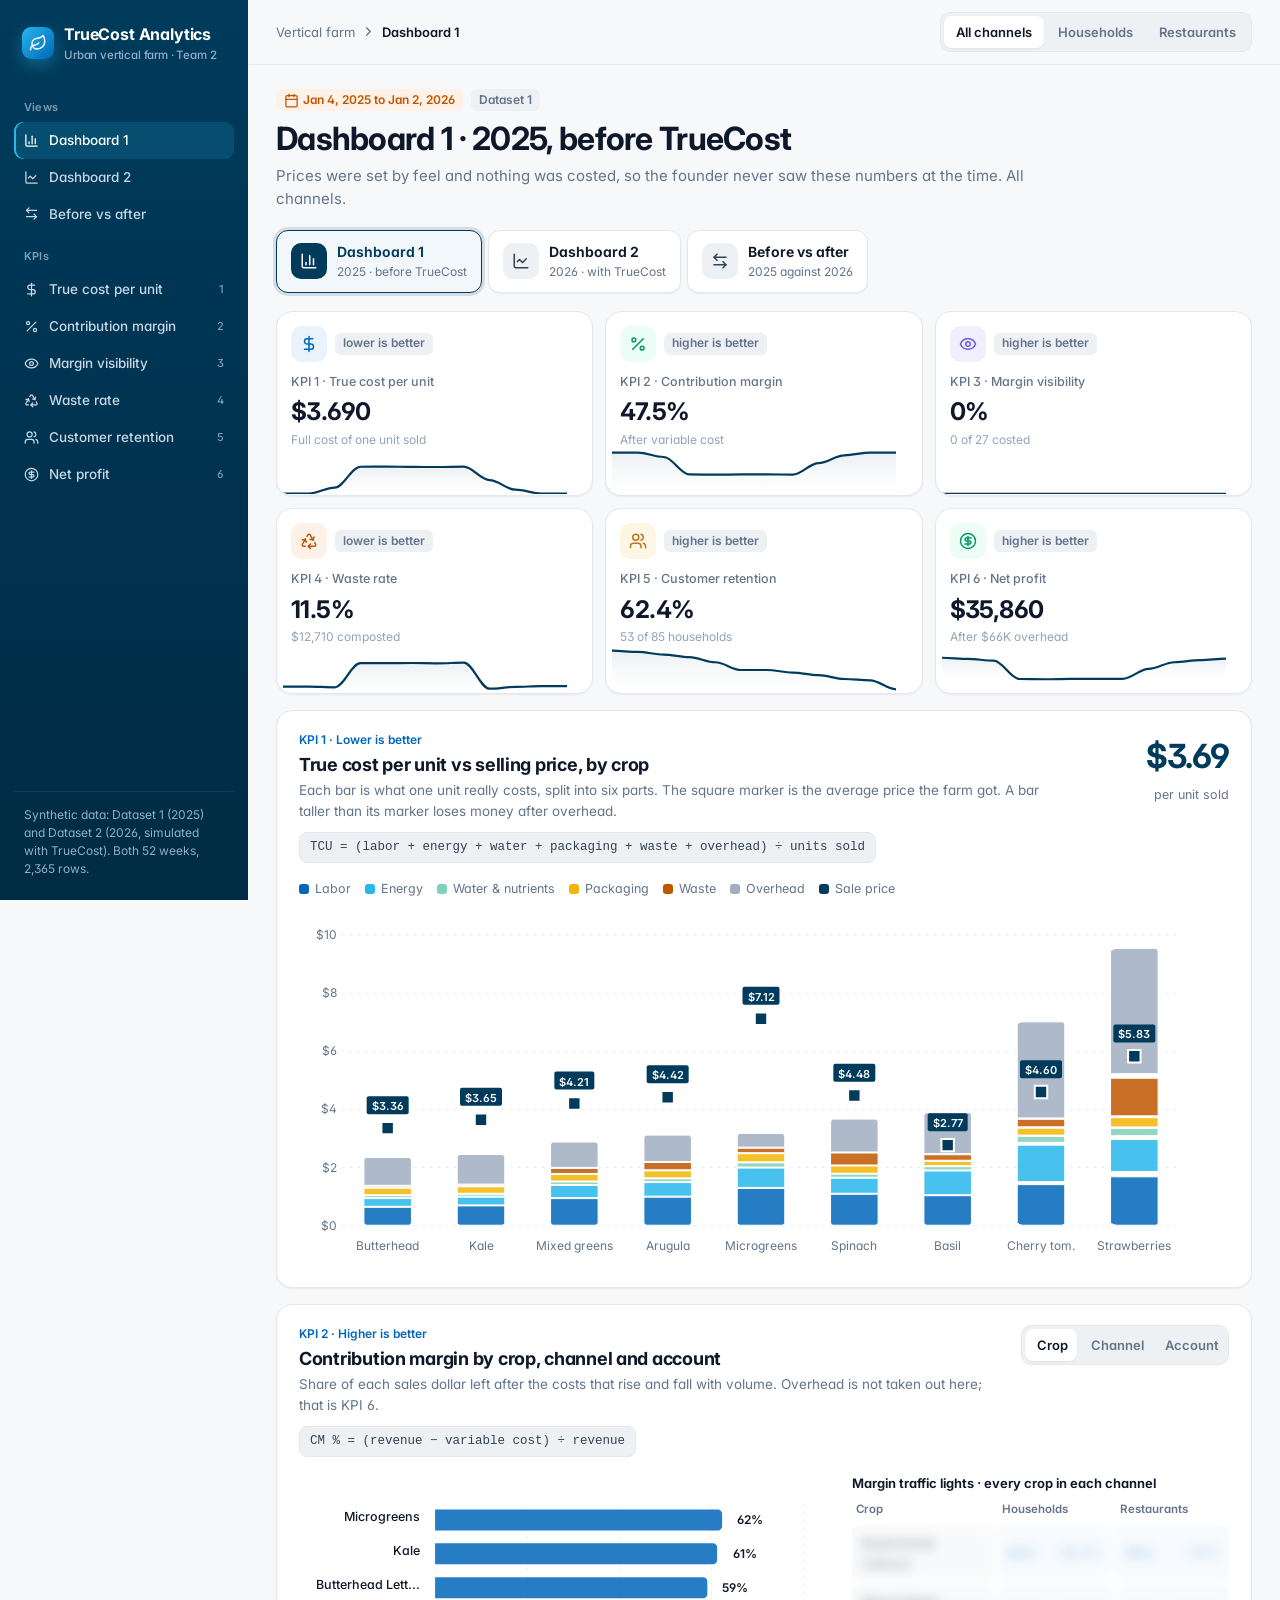
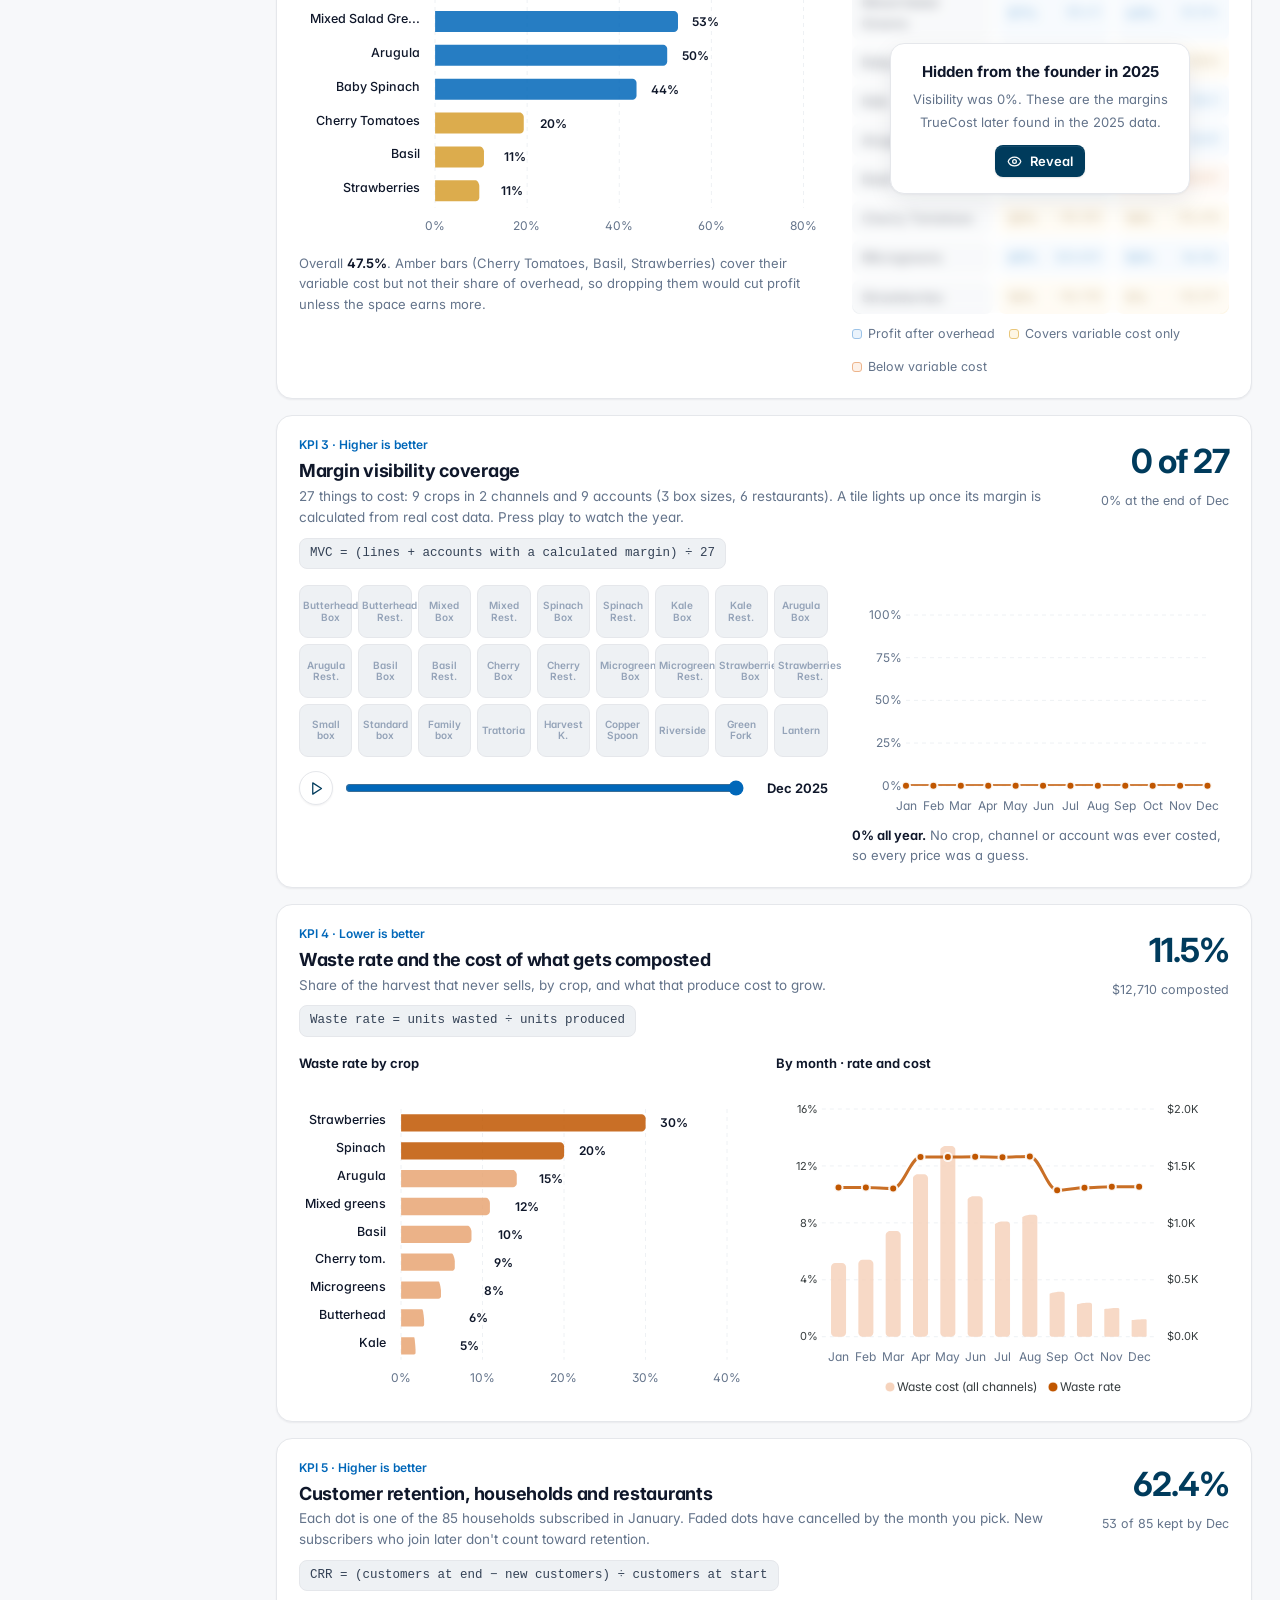
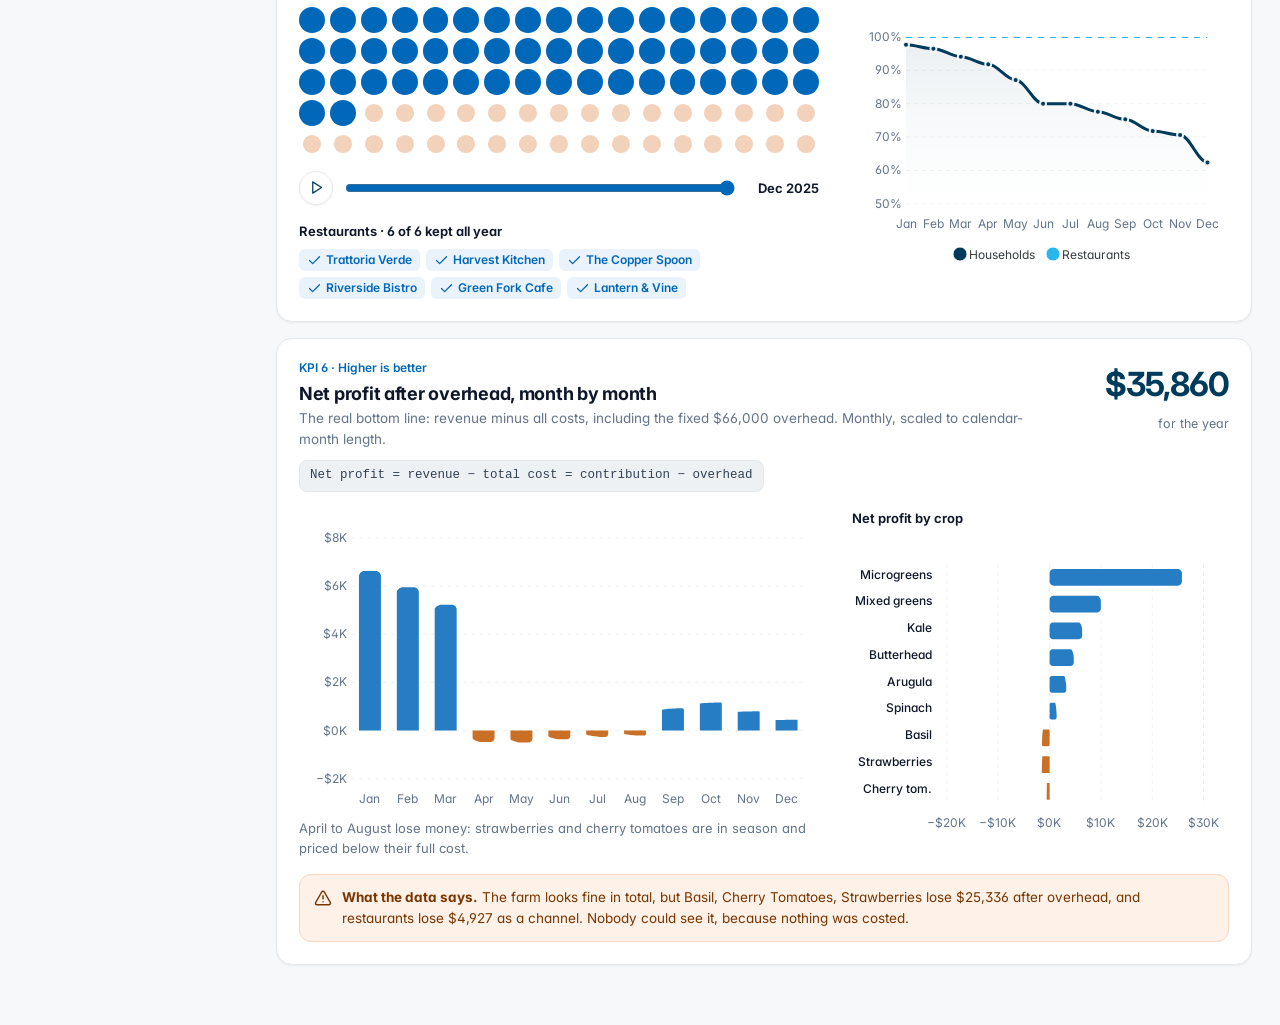
==== dashboard.html @ 201ff98e "Add files via upload" ====
<!DOCTYPE html>
<html lang="en"><head><meta charset="utf-8">
<meta name="viewport" content="width=device-width,initial-scale=1">
<title>TrueCost · Before and After Dashboard</title>
<link rel="preconnect" href="https://fonts.googleapis.com"><link rel="preconnect" href="https://fonts.gstatic.com" crossorigin>
<link rel="stylesheet" href="https://fonts.googleapis.com/css2?family=Inter:wght@400;500;600;650;700&display=swap">
<link rel="stylesheet" href="base.css">
<link rel="stylesheet" href="dash.css">
</head>
<body class="dash">
<div class="layout">
 <aside class="sb" id="sb">
  <div class="logo"><span class="mk" id="mk"></span><span>TrueCost Analytics<small>Urban vertical farm · Team 2</small></span></div>
  <div class="grp">Views</div>
  <nav id="views"></nav>
  <div class="grp">KPIs</div>
  <nav id="kpinav"></nav>
  <div class="foot">Synthetic data: Dataset 1 (2025) and Dataset 2 (2026, simulated with TrueCost). Both 52 weeks, 2,365 rows.</div>
 </aside>
 <div>
  <header class="top"><div class="in">
   <button class="burger" id="burger" aria-label="Open menu"></button>
   <div class="crumb" id="crumb"></div>
   <div class="seg" role="group" aria-label="Sales channel" id="chseg">
    <button data-ch="all" aria-pressed="true">All channels</button><button data-ch="hh" aria-pressed="false">Households</button><button data-ch="re" aria-pressed="false">Restaurants</button>
   </div>
  </div></header>
  <main class="content" id="app"></main>
 </div>
</div>
<script src="config.js"></script>
<script src="apexcharts.min.js"></script>
<script src="gsap.min.js"></script>
<script src="ScrollTrigger.min.js"></script>
<script src="icons.js"></script>
<script src="data.js"></script>
<script src="dashboard.js"></script>
</body></html>
---- base.css ----
/* TrueCost design system: shared by the app and the dashboard.
   Neutral slate surfaces, one deep brand colour per product, data colours from Dashboard 1
   (blue = profit / 2026, orange = loss), Inter throughout, 12px radii, quiet shadows. Light theme only. */
:root{
  color-scheme:light;
  --brand:#0B3B2C;--brand-2:#12553F;--accent:#10B981;--accent-2:#34D399;--accent-soft:#ECFDF5;
  --navy:#003B5C;--navy-2:#0A4D74;--blue:#0067B9;--blue-2:#2F86D6;--blue-soft:#EAF3FC;--sky:#27B7EC;
  --orange:#C05600;--orange-soft:#FDF1E8;--amber:#B7791F;--amber-soft:#FEF6E4;--violet:#6D5BD0;--violet-soft:#F1EFFC;
  --ink:#0F172A;--ink-2:#334155;--mute:#64748B;--faint:#94A3B8;--line:#E5E7EB;--line-2:#EEF1F4;--bg:#F7F8FA;--card:#FFFFFF;
  --r:12px;--r-lg:16px;--sh-1:0 1px 2px rgba(15,23,42,.06);--sh-2:0 1px 2px rgba(15,23,42,.04),0 8px 24px rgba(15,23,42,.08);--sh-3:0 24px 60px rgba(15,23,42,.18);
  --font:Inter,ui-sans-serif,system-ui,-apple-system,"Segoe UI",Arial,sans-serif;
}
*{box-sizing:border-box;min-width:0}
html{-webkit-text-size-adjust:100%;scroll-behavior:smooth}
body{margin:0;background:var(--bg);color:var(--ink);font:15px/1.55 var(--font);font-feature-settings:"cv11","ss01";-webkit-font-smoothing:antialiased;overflow-x:clip}
h1,h2,h3,h4{margin:0;font-weight:700;letter-spacing:-.022em;line-height:1.15;color:var(--ink);text-wrap:balance}
p{margin:0}a{color:var(--blue);text-decoration:none}button{font:inherit;color:inherit}img{display:block;max-width:100%}
.num,td.r,.tabular{font-variant-numeric:tabular-nums}
.i{width:18px;height:18px;flex:none;display:inline-block;vertical-align:middle}
.i.sm{width:15px;height:15px}.i.lg{width:22px;height:22px}
/* buttons */
.btn{display:inline-flex;align-items:center;justify-content:center;gap:8px;height:40px;padding:0 16px;border-radius:10px;border:1px solid transparent;font-weight:600;font-size:14px;cursor:pointer;white-space:nowrap;transition:background .2s,border-color .2s,box-shadow .2s,transform .15s;text-decoration:none}
.btn:active{transform:translateY(1px)}
.btn-primary{background:var(--brand);color:#fff;box-shadow:0 1px 2px rgba(0,0,0,.1),inset 0 1px 0 rgba(255,255,255,.08)}
.btn-primary:hover{background:var(--brand-2)}
.btn-accent{background:var(--accent);color:#06281D}.btn-accent:hover{background:var(--accent-2)}
.btn-blue{background:var(--blue);color:#fff}.btn-blue:hover{background:var(--blue-2)}
.btn-secondary{background:#fff;color:var(--ink);border-color:var(--line);box-shadow:var(--sh-1)}.btn-secondary:hover{border-color:#CBD5E1;background:#FCFCFD}
.btn-ghost{background:transparent;color:var(--ink-2)}.btn-ghost:hover{background:var(--line-2)}
.btn-danger{background:#DC2626;color:#fff}
.btn-lg{height:48px;padding:0 22px;font-size:15px;border-radius:12px}
.btn-sm{height:32px;padding:0 11px;font-size:13px;border-radius:8px}
.btn[disabled]{opacity:.45;pointer-events:none}
:focus-visible{outline:2px solid var(--blue);outline-offset:2px}
/* form */
.field{display:flex;flex-direction:column;gap:6px}
.field>span{font-size:13px;font-weight:600;color:var(--ink-2);display:flex;gap:6px;align-items:center}
.input,select.input,textarea.input{width:100%;height:42px;padding:0 12px;border:1px solid var(--line);border-radius:10px;background:#fff;font:15px var(--font);color:var(--ink);transition:border-color .15s,box-shadow .15s;box-shadow:var(--sh-1)}
textarea.input{height:auto;padding:10px 12px}
.input:focus{outline:none;border-color:var(--blue);box-shadow:0 0 0 4px rgba(0,103,185,.12)}
.input[readonly]{background:var(--accent-soft);border-color:#A7F3D0;color:#047857;font-weight:700}
.input[aria-invalid=true]{border-color:#F87171;background:#FEF2F2}
.affix{position:relative}.affix .input{padding-right:46px}.affix em{position:absolute;right:12px;top:50%;transform:translateY(-50%);font-style:normal;font-size:12.5px;font-weight:600;color:var(--faint);pointer-events:none}
.help{font-size:12.5px;color:var(--mute)}.error{font-size:13px;color:#DC2626;font-weight:600;min-height:18px}
/* chips / segmented / badges */
.seg{display:inline-flex;padding:3px;background:var(--line-2);border-radius:10px;gap:2px;border:1px solid var(--line)}
.seg button{border:0;background:transparent;height:32px;padding:0 12px;border-radius:8px;font-size:13px;font-weight:600;color:var(--mute);cursor:pointer;transition:all .2s;white-space:nowrap}
.seg button[aria-pressed=true]{background:#fff;color:var(--ink);box-shadow:var(--sh-1)}
.badge{display:inline-flex;align-items:center;gap:4px;height:22px;padding:0 8px;border-radius:6px;font-size:12px;font-weight:600;white-space:nowrap}
.badge.green{background:var(--accent-soft);color:#047857}.badge.blue{background:var(--blue-soft);color:var(--blue)}.badge.orange{background:var(--orange-soft);color:var(--orange)}.badge.amber{background:var(--amber-soft);color:#92600E}.badge.gray{background:var(--line-2);color:var(--mute)}.badge.violet{background:var(--violet-soft);color:var(--violet)}.badge.dark{background:var(--brand);color:#fff}
.pill{border:1px solid var(--line);background:#fff;height:34px;padding:0 13px;border-radius:999px;font-size:13px;font-weight:600;cursor:pointer;transition:all .2s;display:inline-flex;align-items:center;gap:6px;color:var(--ink-2)}
.pill:hover{border-color:#CBD5E1}.pill[aria-pressed=true]{background:var(--ink);border-color:var(--ink);color:#fff}
/* cards */
.card{background:var(--card);border:1px solid var(--line);border-radius:var(--r-lg);box-shadow:var(--sh-1)}
.card-h{display:flex;justify-content:space-between;align-items:flex-start;gap:12px;padding:18px 20px 0}
.card-h h3{font-size:15px;font-weight:650;letter-spacing:-.01em}
.card-h p{font-size:13px;color:var(--mute);margin-top:3px}
.card-b{padding:16px 20px 20px}
.iconbox{width:36px;height:36px;border-radius:10px;display:grid;place-items:center;flex:none;background:var(--line-2);color:var(--ink-2)}
.iconbox.green{background:var(--accent-soft);color:#059669}.iconbox.blue{background:var(--blue-soft);color:var(--blue)}.iconbox.orange{background:var(--orange-soft);color:var(--orange)}.iconbox.amber{background:var(--amber-soft);color:#B7791F}.iconbox.violet{background:var(--violet-soft);color:var(--violet)}
.grid{display:grid;gap:16px}.g2{grid-template-columns:repeat(2,minmax(0,1fr))}.g3{grid-template-columns:repeat(3,minmax(0,1fr))}.g4{grid-template-columns:repeat(4,minmax(0,1fr))}
@media(max-width:1000px){.g3,.g4{grid-template-columns:repeat(2,minmax(0,1fr))}}
@media(max-width:640px){.g2,.g3,.g4{grid-template-columns:1fr}}
.row{display:flex;align-items:center;gap:10px;flex-wrap:wrap}.between{justify-content:space-between}.col{display:flex;flex-direction:column}
.muted{color:var(--mute)}.small{font-size:13px}.strong{font-weight:650;color:var(--ink)}
/* tables */
.table-wrap{overflow-x:auto;border:1px solid var(--line);border-radius:var(--r-lg);background:#fff;box-shadow:var(--sh-1)}
table{width:100%;border-collapse:collapse;font-size:14px}
th{text-align:left;font-size:12px;font-weight:600;color:var(--mute);padding:11px 14px;background:#FAFBFC;border-bottom:1px solid var(--line);white-space:nowrap}
td{padding:12px 14px;border-bottom:1px solid var(--line-2);vertical-align:middle}
tbody tr:last-child td{border-bottom:0}tbody tr{transition:background .15s}tbody tr:hover{background:#FAFBFC}
td.r,th.r{text-align:right;white-space:nowrap}
/* toast, modal */
.toast{position:fixed;left:50%;bottom:24px;transform:translateX(-50%);z-index:100;display:flex;align-items:center;gap:10px;background:var(--ink);color:#fff;padding:12px 18px;border-radius:12px;font-weight:500;font-size:14px;box-shadow:var(--sh-3);max-width:calc(100vw - 32px)}
.toast .i{color:var(--accent-2)}
.overlay{position:fixed;inset:0;z-index:90;background:rgba(15,23,42,.45);backdrop-filter:blur(4px);display:grid;place-items:center;padding:16px}
.dialog{position:relative;background:#fff;border-radius:20px;width:100%;max-width:560px;max-height:90vh;overflow:auto;box-shadow:var(--sh-3)}
.dialog .close{position:absolute;top:12px;right:12px;z-index:2;width:36px;height:36px;border-radius:10px;border:1px solid var(--line);background:#fff;display:grid;place-items:center;cursor:pointer}
.skeleton{background:linear-gradient(90deg,#EEF1F4 25%,#F7F8FA 50%,#EEF1F4 75%);background-size:200% 100%;animation:sk 1.2s infinite}
@keyframes sk{to{background-position:-200% 0}}
.reveal{opacity:0}
.reveal.in{animation:fadeUp .55s cubic-bezier(.2,.7,.2,1) both;animation-delay:calc(var(--i,0) * 70ms)}
@keyframes fadeUp{from{opacity:0;transform:translateY(14px)}to{opacity:1;transform:none}}
.no-js .reveal,.rm .reveal{opacity:1}
.rm *,.rm *::before,.rm *::after{animation:none!important;transition:none!important}.rm .reveal{opacity:1!important;transform:none!important}
---- dash.css ----
/* Dashboard layout: navy sidebar (Dashboard 1 palette), sticky top bar, KPI strip, one card per KPI. */
body.dash{--brand:#003B5C;--brand-2:#0A4D74}
.layout{display:grid;grid-template-columns:248px minmax(0,1fr);min-height:100vh}
.sb{position:sticky;top:0;height:100vh;background:linear-gradient(180deg,#003B5C 0%,#002B44 100%);color:#C7D7E4;display:flex;flex-direction:column;padding:18px 14px;overflow-y:auto;z-index:30}
.sb .logo{display:flex;align-items:center;gap:10px;color:#fff;font-weight:700;font-size:16px;padding:4px 8px 18px;letter-spacing:-.01em}
.sb .logo .mk{width:32px;height:32px;border-radius:9px;background:linear-gradient(135deg,#27B7EC,#0067B9);display:grid;place-items:center;color:#fff;box-shadow:0 6px 16px rgba(39,183,236,.35)}
.sb .logo small{display:block;font-size:11.5px;font-weight:500;color:#8FB0C8}
.sb .grp{font-size:11px;font-weight:600;color:#7E9DB5;padding:16px 10px 6px;letter-spacing:.02em}
.sb a,.sb button.nav{display:flex;align-items:center;gap:10px;width:100%;padding:8px 10px;border-radius:9px;color:#C7D7E4;font-size:13.5px;font-weight:500;border:0;background:none;cursor:pointer;text-align:left;transition:background .2s,color .2s}
.sb a:hover,.sb button.nav:hover{background:rgba(255,255,255,.07);color:#fff}
.sb button.nav[aria-current=true]{background:rgba(39,183,236,.16);color:#fff;box-shadow:inset 2px 0 0 #27B7EC}
.sb a .k{margin-left:auto;font-size:11px;color:#7E9DB5}
.sb .foot{margin-top:auto;padding:14px 10px 4px;border-top:1px solid rgba(255,255,255,.08);font-size:12px;color:#8FB0C8;line-height:1.5}
.sb .foot a{padding:8px 0;color:#fff;font-weight:600}
.top{position:sticky;top:0;z-index:20;background:rgba(247,248,250,.85);backdrop-filter:blur(12px);border-bottom:1px solid var(--line)}
.top .in{display:flex;align-items:center;gap:14px;padding:12px 28px;flex-wrap:wrap}
.crumb{font-size:13px;color:var(--mute);display:flex;gap:6px;align-items:center}
.crumb b{color:var(--ink);font-weight:600}
.top .seg{margin-left:auto}
.burger{display:none;width:38px;height:38px;border-radius:10px;border:1px solid var(--line);background:#fff;place-items:center;cursor:pointer}
.content{padding:24px 28px 60px;max-width:1440px;width:100%}
.head{display:flex;justify-content:space-between;align-items:flex-end;gap:16px;flex-wrap:wrap;margin-bottom:20px}
.head h1{font-size:clamp(24px,2.6vw,32px)}
.head p{color:var(--mute);margin-top:6px;max-width:760px}
.vtabs{display:flex;gap:6px;margin-bottom:18px;flex-wrap:wrap}
.vtab{display:flex;align-items:center;gap:10px;padding:10px 14px;border:1px solid var(--line);border-radius:12px;background:#fff;cursor:pointer;text-align:left;transition:border-color .2s,box-shadow .2s,background-color .2s;box-shadow:var(--sh-1)}
.vtab:hover{border-color:#CBD5E1}
.vtab b{display:block;font-size:14px;font-weight:650}
.vtab small{display:block;font-size:12px;color:var(--mute)}
.vtab[aria-pressed=true]{border-color:var(--navy);background:#F2F7FB;box-shadow:0 0 0 3px rgba(0,59,92,.14)}
.vtab[aria-pressed=true] b{color:var(--navy)}
.vtab[aria-pressed=true] .iconbox{background:var(--navy);color:#fff}
/* KPI strip */
.kpis{display:grid;grid-template-columns:repeat(6,minmax(0,1fr));gap:12px}
@media(max-width:1300px){.kpis{grid-template-columns:repeat(3,minmax(0,1fr))}}
@media(max-width:640px){.kpis{grid-template-columns:repeat(2,minmax(0,1fr))}}
.kpi{position:relative;padding:14px 14px 4px;cursor:pointer;transition:box-shadow .25s,border-color .25s;overflow:hidden;text-align:left;font:inherit;display:flex;flex-direction:column}
.kpi:hover{transform:translateY(-2px);box-shadow:var(--sh-2);border-color:#D5DBE3}
.kpi .t{display:flex;justify-content:space-between;align-items:center;gap:8px}
.kpi .lbl{font-size:12.5px;color:var(--mute);font-weight:500;margin-top:10px}
.kpi .v{font-size:clamp(20px,1.9vw,26px);font-weight:700;letter-spacing:-.025em;margin-top:2px;white-space:nowrap}
.kpi .v .to{color:var(--blue)}
.kpi .sub{font-size:12px;color:var(--faint);min-height:18px}
.kpi .spark{margin:0 -14px -4px;height:46px}
/* sections */
.sec{margin-top:16px;scroll-margin-top:84px}
.sec .card-h{padding:20px 22px 0}
.sec .card-b{padding:16px 22px 22px}
.kno{font-size:12px;font-weight:600;color:var(--blue);display:flex;gap:6px;align-items:center;margin-bottom:6px}
.sec h2{font-size:18px;letter-spacing:-.015em}
.sec .desc{font-size:13.5px;color:var(--mute);margin-top:4px;max-width:760px}
.formula{display:inline-flex;gap:6px;align-items:center;margin-top:10px;font-size:12.5px;color:var(--ink-2);background:var(--line-2);border:1px solid var(--line);padding:5px 10px;border-radius:8px;font-family:ui-monospace,SFMono-Regular,Menlo,monospace}
.big{text-align:right}.big b{display:block;font-size:clamp(24px,2.6vw,34px);font-weight:700;letter-spacing:-.03em;color:var(--navy)}.big span{font-size:12.5px;color:var(--mute)}
.split{display:grid;grid-template-columns:minmax(0,1.4fr) minmax(0,1fr);gap:24px}
.split.even{grid-template-columns:repeat(2,minmax(0,1fr))}
@media(max-width:1000px){.split,.split.even{grid-template-columns:1fr}}
.chart{min-height:300px}
.legend{display:flex;flex-wrap:wrap;gap:14px;font-size:12.5px;color:var(--mute)}
.legend i{display:inline-block;width:10px;height:10px;border-radius:3px;margin-right:6px;vertical-align:-1px}
.legend i.ln{height:3px;width:16px;border-radius:2px;vertical-align:3px}
.note{display:flex;gap:10px;align-items:flex-start;border-radius:12px;padding:12px 14px;font-size:13.5px;margin-top:16px;border:1px solid}
.note.blue{background:var(--blue-soft);border-color:#CFE3F6;color:#0B3F6B}.note.orange{background:var(--orange-soft);border-color:#F5D6C0;color:#7A3500}
.note .i{margin-top:2px}
.sub-h{font-size:13px;font-weight:650;color:var(--ink);margin-bottom:6px}
/* traffic board */
.board{position:relative;display:grid;grid-template-columns:minmax(0,1.25fr) repeat(2,minmax(0,1fr));gap:5px}
.board .h{font-size:11.5px;font-weight:600;color:var(--mute);padding:2px 4px}
.board .c{font-size:13px;font-weight:600;padding:7px 10px;background:var(--line-2);border-radius:8px;display:flex;align-items:center}
.cell{border-radius:8px;padding:7px 10px;font-size:13px;font-weight:700;display:flex;justify-content:space-between;gap:6px;align-items:center}
.cell span{font-weight:500;font-size:11.5px;opacity:.85}
.cell.ok{background:var(--blue-soft);color:var(--blue)}.cell.mid{background:var(--amber-soft);color:#92600E}.cell.bad{background:var(--orange-soft);color:var(--orange)}.cell.na{background:var(--line-2);color:var(--faint)}
.veil{position:absolute;inset:24px 0 0;display:grid;place-items:center;background:rgba(255,255,255,.6);backdrop-filter:blur(6px);border-radius:10px;transition:opacity .5s}
.veil .box{background:#fff;border:1px solid var(--line);border-radius:14px;padding:16px 18px;max-width:300px;text-align:center;box-shadow:var(--sh-2)}
.veil b{display:block;margin-bottom:4px}
/* 27 tiles + dots */
.tiles{display:grid;grid-template-columns:repeat(9,minmax(0,1fr));gap:6px}
.tile{aspect-ratio:1;border-radius:9px;background:var(--line-2);border:1px solid var(--line);display:grid;place-items:center;text-align:center;font-size:10px;font-weight:600;line-height:1.15;color:var(--faint);padding:3px;transition:background .45s,color .45s,border-color .45s,transform .45s}
.tile.on{background:var(--blue);border-color:var(--blue);color:#fff}
.tile.acct.on{background:var(--navy);border-color:var(--navy)}
@media(max-width:640px){.tiles{grid-template-columns:repeat(6,minmax(0,1fr))}.tile{font-size:9px}}
.scrub{display:flex;gap:10px;align-items:center;margin-top:14px}
.scrub input{flex:1;accent-color:var(--blue)}
.scrub output{font-size:13px;font-weight:650;min-width:72px;text-align:right}
.play{width:34px;height:34px;border-radius:50%;border:1px solid var(--line);background:#fff;display:grid;place-items:center;cursor:pointer;color:var(--navy);box-shadow:var(--sh-1)}
.dots{display:grid;grid-template-columns:repeat(17,minmax(0,1fr));gap:5px;max-width:520px}
.dot{aspect-ratio:1;border-radius:50%;background:var(--blue);transition:background .4s,transform .4s}
.dot.off{background:#F3D2BB;transform:scale(.7)}
.dot.old{background:#A9B6C3}
@media(max-width:640px){.dots{grid-template-columns:repeat(12,minmax(0,1fr))}}
.rest{display:flex;gap:6px;flex-wrap:wrap;margin-top:8px}
/* compare */
.cmp{display:grid;grid-template-columns:minmax(0,1.6fr) minmax(0,1fr);gap:24px;align-items:center}
@media(max-width:1000px){.cmp{grid-template-columns:1fr}}
.pair{display:grid;grid-template-columns:repeat(2,minmax(0,1fr));gap:10px}
.pair>div{border-radius:12px;padding:12px 14px;border:1px solid var(--line);background:#FAFBFC}
.pair>div:last-child{background:var(--blue-soft);border-color:#CFE3F6}
.pair small{display:block;font-size:12px;color:var(--mute);font-weight:500}
.pair b{font-size:clamp(20px,2vw,26px);letter-spacing:-.025em}
.pair>div:last-child b{color:var(--blue)}
.chg{display:flex;align-items:center;gap:8px;margin-top:12px;font-size:13.5px;color:var(--mute)}
.dollar .drow{display:grid;grid-template-columns:48px minmax(0,1fr);gap:12px;align-items:center;margin-top:10px;font-size:13px;font-weight:600;color:var(--mute)}
.dbar{display:flex;height:38px;border-radius:9px;overflow:hidden;background:var(--line-2)}
.dbar span{display:flex;align-items:center;justify-content:center;color:#fff;font-size:12.5px;font-weight:600;white-space:nowrap;overflow:hidden;width:0}
.headline{display:grid;grid-template-columns:minmax(0,1fr) minmax(0,1.2fr);gap:28px;align-items:center}
@media(max-width:1000px){.headline{grid-template-columns:1fr}}
@media(max-width:900px){
 .layout{grid-template-columns:1fr}
 .sb{position:fixed;left:0;top:0;width:270px;transform:translateX(-100%);transition:transform .3s;box-shadow:var(--sh-3)}
 .sb.open{transform:none}
 .burger{display:grid}
 .top .in,.content{padding-left:16px;padding-right:16px}
 .top .seg{margin-left:0;width:100%}.top .seg button{flex:1}
}
.apexcharts-tooltip{border-radius:10px!important;box-shadow:var(--sh-2)!important;border:1px solid var(--line)!important}
.apexcharts-tooltip-title{background:#FAFBFC!important;border-bottom:1px solid var(--line)!important;font-weight:600!important}
@media(max-width:640px){.vtabs{flex-wrap:nowrap;overflow-x:auto;padding-bottom:4px}.vtab{flex:none;padding:8px 12px}.vtab small{display:none}.vtab .iconbox{width:30px;height:30px}}
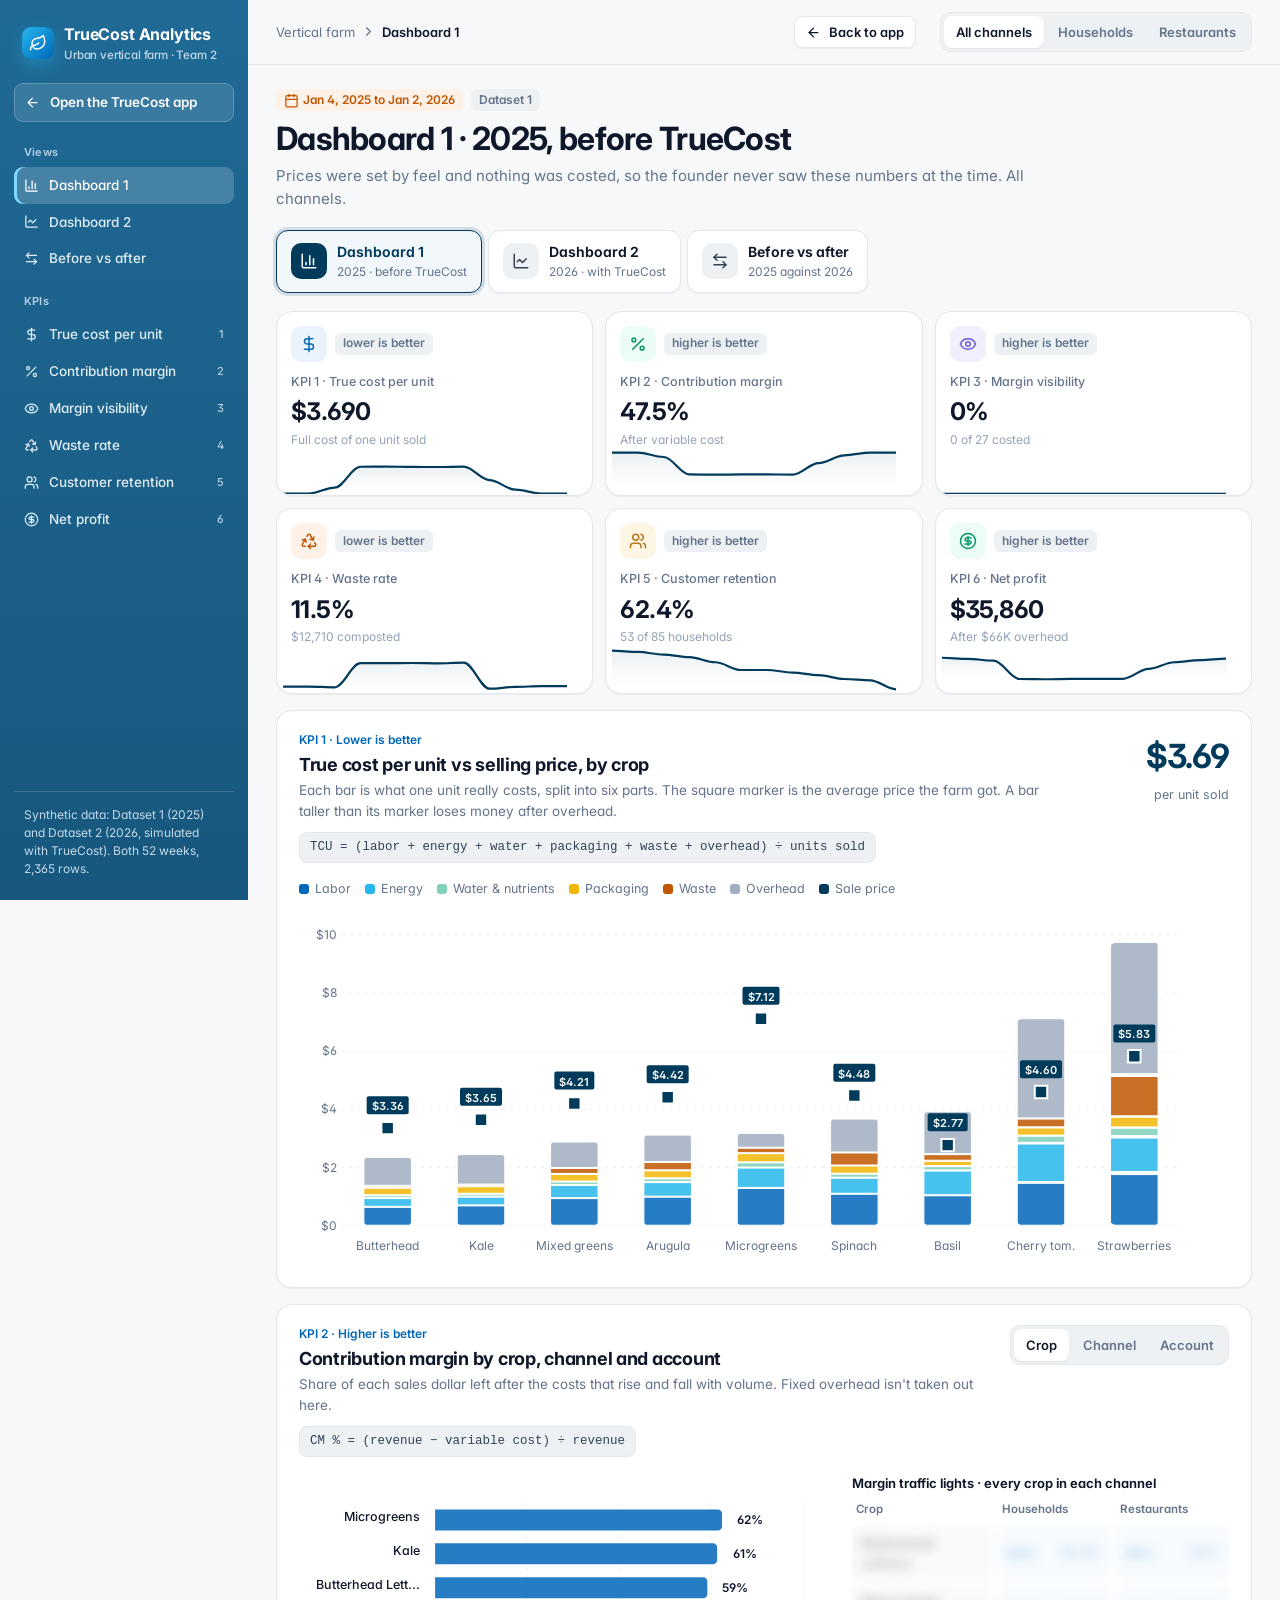
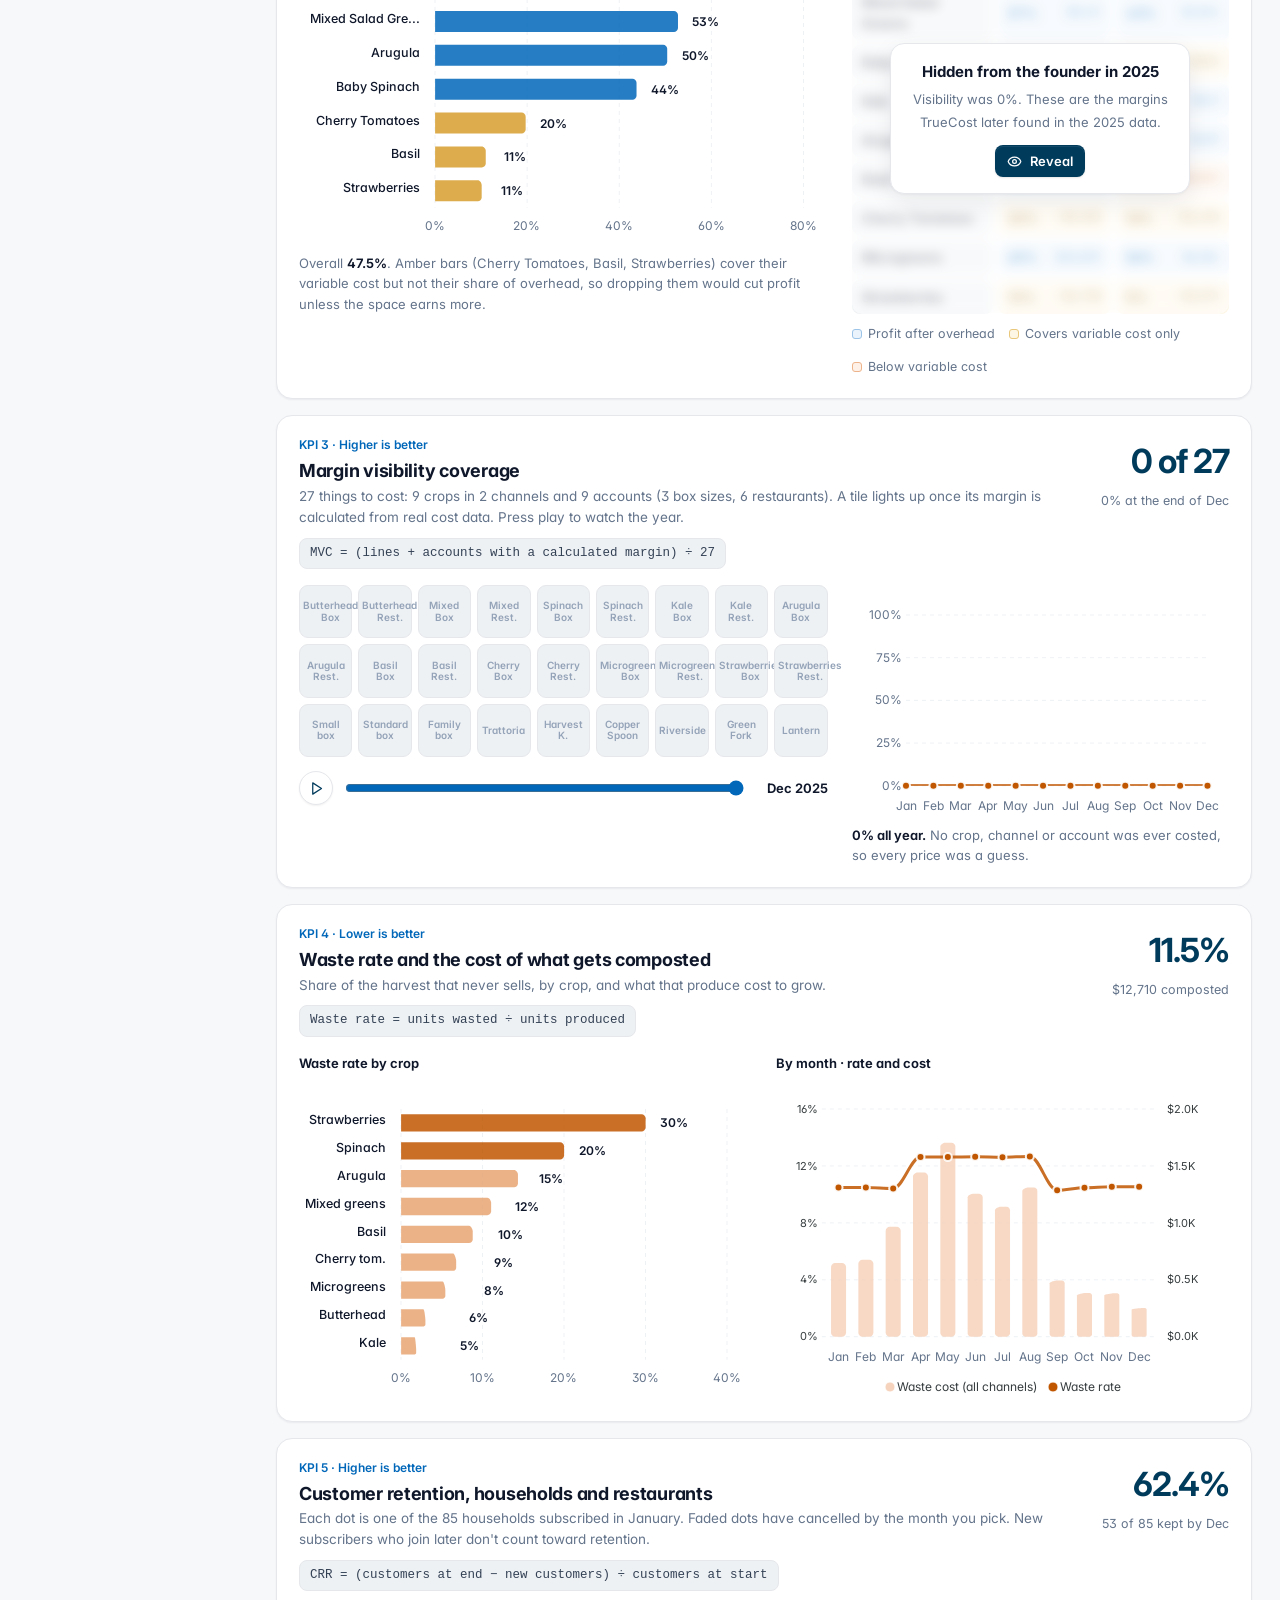
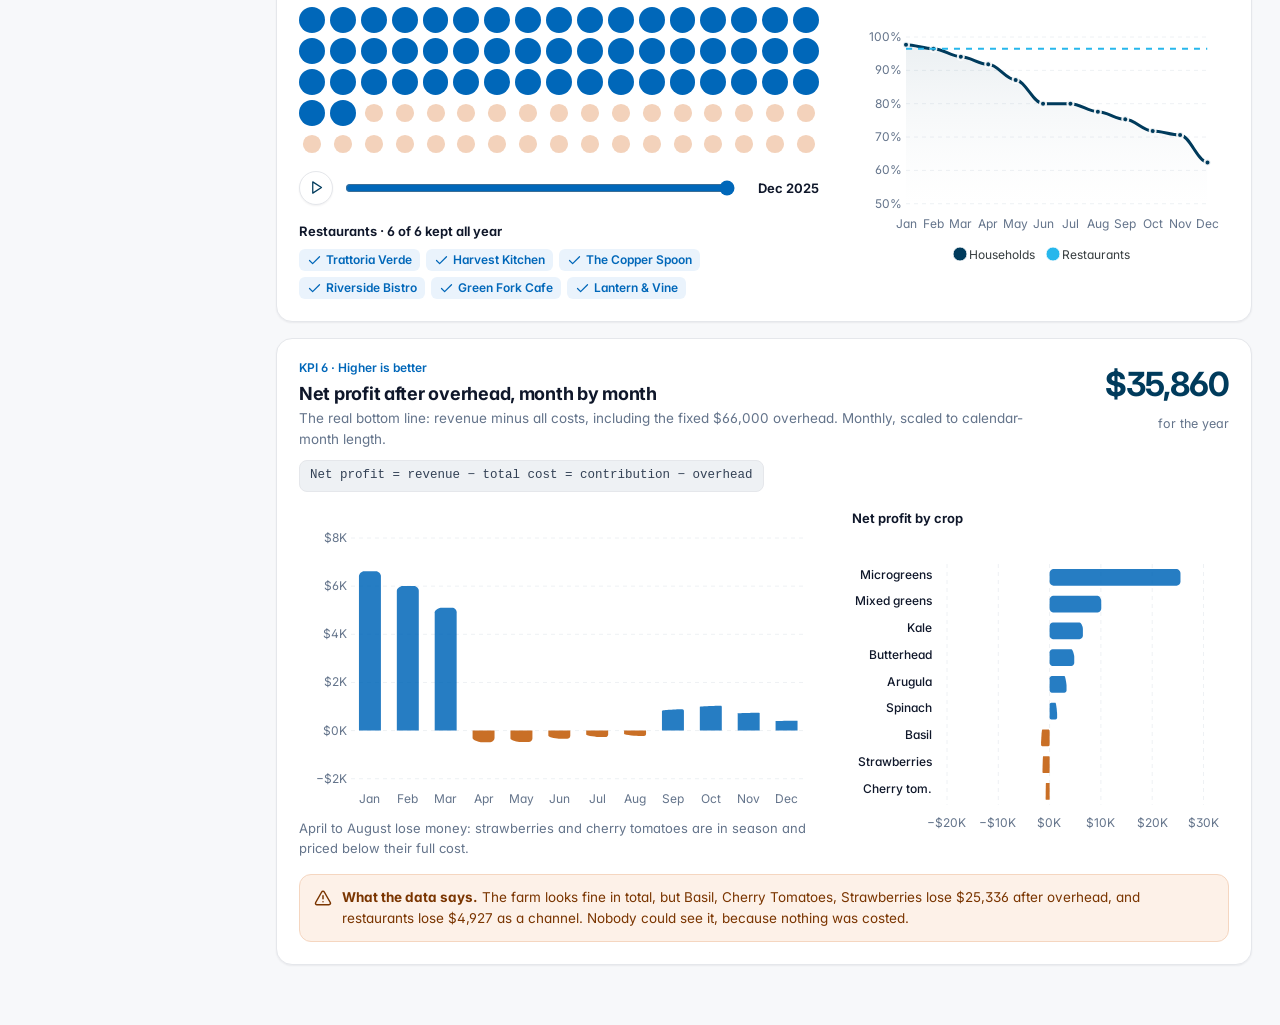
==== commit c8aaf4a5: "Add files via upload" ====
--- a/dashboard.html
+++ b/dashboard.html
@@ -11,6 +11,7 @@
 <div class="layout">
  <aside class="sb" id="sb">
   <div class="logo"><span class="mk" id="mk"></span><span>TrueCost Analytics<small>Urban vertical farm · Team 2</small></span></div>
+  <a class="toapp sbapp" href="#">Open the TrueCost app</a>
   <div class="grp">Views</div>
   <nav id="views"></nav>
   <div class="grp">KPIs</div>
@@ -21,6 +22,7 @@
   <header class="top"><div class="in">
    <button class="burger" id="burger" aria-label="Open menu"></button>
    <div class="crumb" id="crumb"></div>
+   <a class="btn btn-secondary btn-sm toapp topapp" href="#">Back to app</a>
    <div class="seg" role="group" aria-label="Sales channel" id="chseg">
     <button data-ch="all" aria-pressed="true">All channels</button><button data-ch="hh" aria-pressed="false">Households</button><button data-ch="re" aria-pressed="false">Restaurants</button>
    </div>
--- a/base.css
+++ b/base.css
@@ -81,5 +81,6 @@
 .reveal{opacity:0}
 .reveal.in{animation:fadeUp .55s cubic-bezier(.2,.7,.2,1) both;animation-delay:calc(var(--i,0) * 70ms)}
 @keyframes fadeUp{from{opacity:0;transform:translateY(14px)}to{opacity:1;transform:none}}
+.reveal.shown{opacity:1;animation:none}
 .no-js .reveal,.rm .reveal{opacity:1}
 .rm *,.rm *::before,.rm *::after{animation:none!important;transition:none!important}.rm .reveal{opacity:1!important;transform:none!important}
--- a/dash.css
+++ b/dash.css
@@ -1,16 +1,16 @@
 /* Dashboard layout: navy sidebar (Dashboard 1 palette), sticky top bar, KPI strip, one card per KPI. */
 body.dash{--brand:#003B5C;--brand-2:#0A4D74}
 .layout{display:grid;grid-template-columns:248px minmax(0,1fr);min-height:100vh}
-.sb{position:sticky;top:0;height:100vh;background:linear-gradient(180deg,#003B5C 0%,#002B44 100%);color:#C7D7E4;display:flex;flex-direction:column;padding:18px 14px;overflow-y:auto;z-index:30}
+.sb{position:sticky;top:0;height:100vh;background:linear-gradient(180deg,#1F6A96 0%,#17577D 100%);color:#E2EEF6;display:flex;flex-direction:column;padding:18px 14px;overflow-y:auto;z-index:30}
 .sb .logo{display:flex;align-items:center;gap:10px;color:#fff;font-weight:700;font-size:16px;padding:4px 8px 18px;letter-spacing:-.01em}
 .sb .logo .mk{width:32px;height:32px;border-radius:9px;background:linear-gradient(135deg,#27B7EC,#0067B9);display:grid;place-items:center;color:#fff;box-shadow:0 6px 16px rgba(39,183,236,.35)}
-.sb .logo small{display:block;font-size:11.5px;font-weight:500;color:#8FB0C8}
-.sb .grp{font-size:11px;font-weight:600;color:#7E9DB5;padding:16px 10px 6px;letter-spacing:.02em}
-.sb a,.sb button.nav{display:flex;align-items:center;gap:10px;width:100%;padding:8px 10px;border-radius:9px;color:#C7D7E4;font-size:13.5px;font-weight:500;border:0;background:none;cursor:pointer;text-align:left;transition:background .2s,color .2s}
-.sb a:hover,.sb button.nav:hover{background:rgba(255,255,255,.07);color:#fff}
-.sb button.nav[aria-current=true]{background:rgba(39,183,236,.16);color:#fff;box-shadow:inset 2px 0 0 #27B7EC}
-.sb a .k{margin-left:auto;font-size:11px;color:#7E9DB5}
-.sb .foot{margin-top:auto;padding:14px 10px 4px;border-top:1px solid rgba(255,255,255,.08);font-size:12px;color:#8FB0C8;line-height:1.5}
+.sb .logo small{display:block;font-size:11.5px;font-weight:500;color:#C3DAEA}
+.sb .grp{font-size:11px;font-weight:600;color:#B6D0E3;padding:16px 10px 6px;letter-spacing:.02em}
+.sb a,.sb button.nav{display:flex;align-items:center;gap:10px;width:100%;padding:8px 10px;border-radius:9px;color:#E2EEF6;font-size:13.5px;font-weight:500;border:0;background:none;cursor:pointer;text-align:left;transition:background .2s,color .2s}
+.sb a:hover,.sb button.nav:hover{background:rgba(255,255,255,.12);color:#fff}
+.sb button.nav[aria-current=true]{background:rgba(255,255,255,.18);color:#fff;box-shadow:inset 3px 0 0 #7FD8FF}
+.sb a .k{margin-left:auto;font-size:11px;color:#B6D0E3}
+.sb .foot{margin-top:auto;padding:14px 10px 4px;border-top:1px solid rgba(255,255,255,.14);font-size:12px;color:#C3DAEA;line-height:1.5}
 .sb .foot a{padding:8px 0;color:#fff;font-weight:600}
 .top{position:sticky;top:0;z-index:20;background:rgba(247,248,250,.85);backdrop-filter:blur(12px);border-bottom:1px solid var(--line)}
 .top .in{display:flex;align-items:center;gap:14px;padding:12px 28px;flex-wrap:wrap}
@@ -114,3 +114,12 @@
 .apexcharts-tooltip{border-radius:10px!important;box-shadow:var(--sh-2)!important;border:1px solid var(--line)!important}
 .apexcharts-tooltip-title{background:#FAFBFC!important;border-bottom:1px solid var(--line)!important;font-weight:600!important}
 @media(max-width:640px){.vtabs{flex-wrap:nowrap;overflow-x:auto;padding-bottom:4px}.vtab{flex:none;padding:8px 12px}.vtab small{display:none}.vtab .iconbox{width:30px;height:30px}}
+
+.mini{margin-top:16px;border:1px solid var(--line);border-radius:12px;padding:12px 12px 4px;background:#fff}
+.mini-h{font-size:12.5px;font-weight:600;color:var(--ink,#0F172A);margin-bottom:2px}
+
+.sb .sbapp{margin:0 0 6px;background:rgba(255,255,255,.12);color:#fff;font-weight:600;border:1px solid rgba(255,255,255,.2)}
+.sb .sbapp:hover{background:rgba(255,255,255,.2)}
+.top .topapp{margin-left:auto;margin-right:10px;white-space:nowrap}
+@media(max-width:700px){.top .topapp{display:none}}
+.top .topapp~#chseg{margin-left:0}
